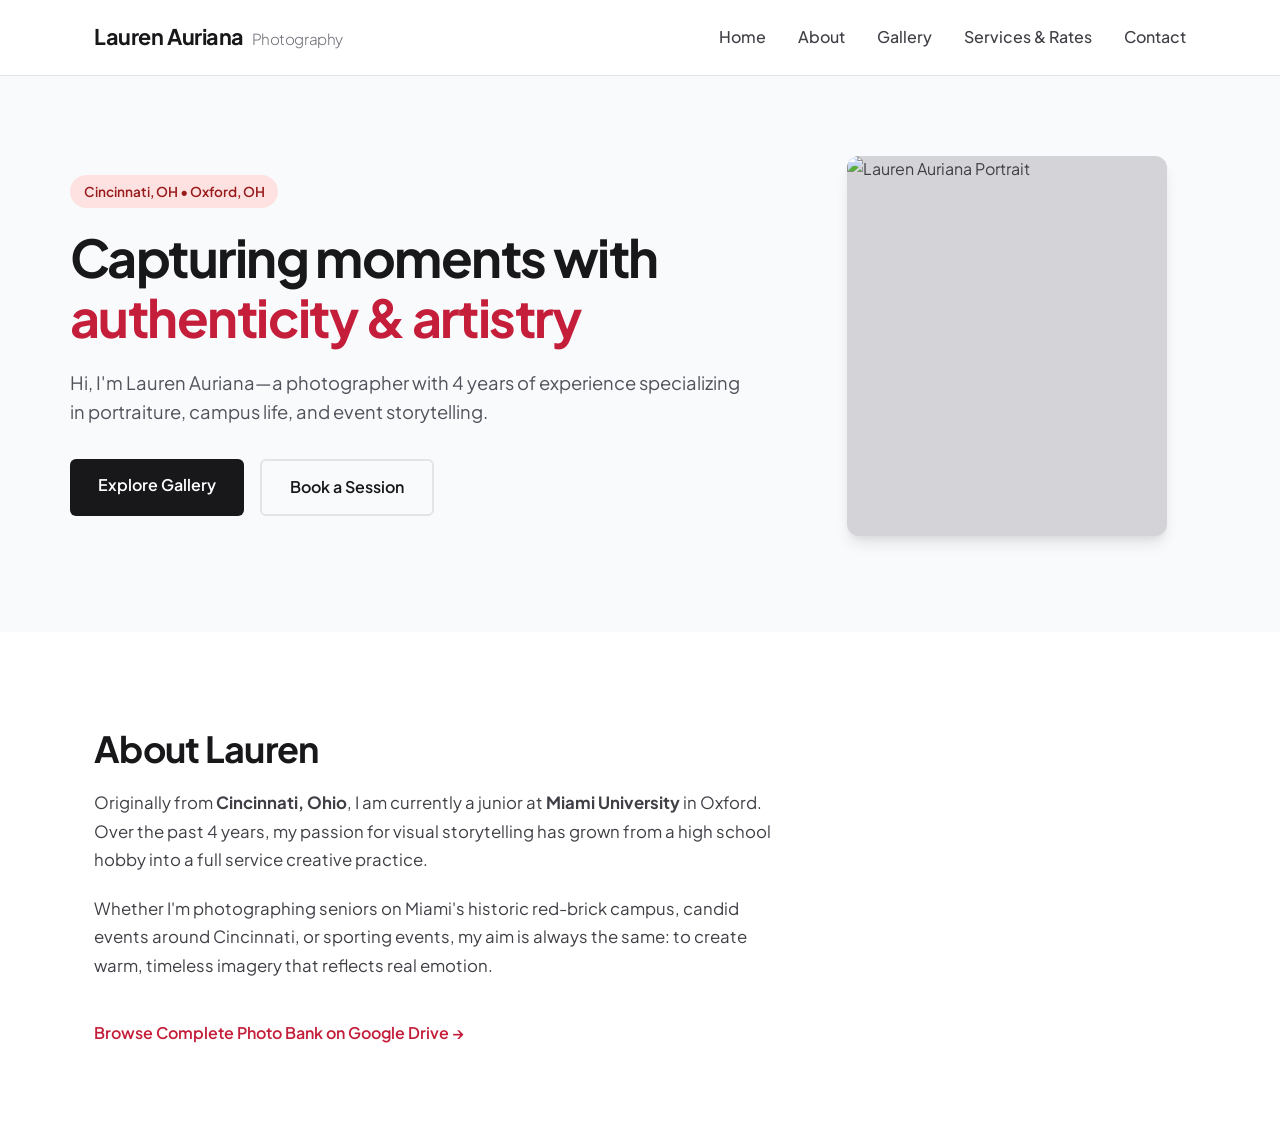
==== index.html @ 8da5782a "Add files via upload" ====
<!DOCTYPE html>
<html lang="en">
<head>
    <meta charset="UTF-8">
    <meta name="viewport" content="width=device-width, initial-scale=1.0">
    <title>Lauren Auriana | Photography Portfolio</title>
    <link rel="stylesheet" href="styles.css">
    <!-- Google Fonts -->
    <link rel="preconnect" href="https://fonts.googleapis.com">
    <link rel="preconnect" href="https://fonts.gstatic.com" crossorigin>
    <link href="https://fonts.googleapis.com/css2?family=Plus+Jakarta+Sans:wght@300;400;500;600;700&display=swap" rel="stylesheet">
</head>
<body>

    <!-- Header & Navigation Bar -->
    <header class="navbar-header">
        <div class="nav-container">
            <a href="#hero" class="brand-logo">Lauren Auriana <span class="tag">Photography</span></a>
            <nav class="nav-menu">
                <ul>
                    <li><a href="index.html">Home</a></li>
                    <li><a href="About.html">About</a></li>
                    <li><a href="Gallery.html">Gallery</a></li>
                    <li><a href="S&R.html">Services & Rates</a></li>
                    <li><a href="Contact.html" class="active">Contact</a></li>
                </ul>
            </nav>
        </div>
    </header>

    <!-- Main Content Area -->
    <main>
        
        <!-- Hero Banner Section -->
        <section id="hero" class="hero-section">
            <div class="hero-container">
                <div class="hero-text">
                    <span class="badge">Cincinnati, OH &bull; Oxford, OH</span>
                    <h1>Capturing moments with <span class="highlight">authenticity & artistry</span></h1>
                    <p class="subtitle">Hi, I'm Lauren Auriana—a photographer with 4 years of experience specializing in portraiture, campus life, and event storytelling.</p>
                    <div class="hero-actions">
                        <a href="Gallery.html" class="btn btn-primary">Explore Gallery</a>
                        <a href="Contact.html" class="btn btn-outline">Book a Session</a>
                    </div>
                </div>
                <div class="hero-image-wrapper">
                    <!-- Replace 'lauren-portrait.jpg' with your photo filename -->
                    <img src="Images/IMG_4068.JPG" alt="Lauren Auriana Portrait" class="profile-img">
                </div>
            </div>
        </section>

        <!-- Section 1: About Me -->
        <section id="about" class="section">
            <div class="container">
                <h2 class="section-title">About Lauren</h2>
                <div class="about-grid">
                    <div class="about-bio">
                        <p>Originally from <strong>Cincinnati, Ohio</strong>, I am currently a junior at <strong>Miami University</strong> in Oxford. Over the past 4 years, my passion for visual storytelling has grown from a high school hobby into a full service creative practice.</p>
                        <p>Whether I'm photographing seniors on Miami's historic red-brick campus, candid events around Cincinnati, or sporting events, my aim is always the same: to create warm, timeless imagery that reflects real emotion.</p>
                        <a href="https://drive.google.com/drive/folders/1ESZ1KI2FhLfgGzex_Zj77bA0giWdPBnZ?usp=drive_link" target="_blank" rel="noopener noreferrer" class="link-external">
                            Browse Complete Photo Bank on Google Drive &rarr;
                        </a>
---- styles.css ----
/* ==========================================================================
   1. CSS RESET & GLOBAL VARIABLES
   ========================================================================== */
:root {
    --primary-color: #c41e3a;       /* Elegant Miami Red accent */
    --primary-dark: #991b1b;
    --dark-neutral: #18181b;        /* Deep Charcoal */
    --body-text: #3f3f46;           /* Mid Slate */
    --light-bg: #f8fafc;            /* Crisp Warm Light */
    --white: #ffffff;
    --border-color: #e4e4e7;
    --shadow-sm: 0 1px 3px rgba(0,0,0,0.08);
    --shadow-md: 0 10px 15px -3px rgba(0,0,0,0.1), 0 4px 6px -2px rgba(0,0,0,0.05);
    --radius-sm: 6px;
    --radius-lg: 12px;
    --transition: all 0.3s cubic-bezier(0.4, 0, 0.2, 1);
}

*, *::before, *::after {
    box-sizing: border-box;
    margin: 0;
    padding: 0;
}

html {
    scroll-behavior: smooth;
}

body {
    font-family: 'Plus Jakarta Sans', system-ui, -apple-system, sans-serif;
    color: var(--body-text);
    background-color: var(--white);
    line-height: 1.6;
}

img {
    max-width: 100%;
    height: auto;
    display: block;
}

/* ==========================================================================
   2. UTILITIES & REUSABLE COMPONENTS
   ========================================================================== */
.container {
    max-width: 1140px;
    margin: 0 auto;
    padding: 0 1.5rem;
}

.section {
    padding: 5.5rem 0;
}

.section-alt {
    background-color: var(--light-bg);
}

.section-title {
    font-size: 2.25rem;
    color: var(--dark-neutral);
    margin-bottom: 0.75rem;
    font-weight: 700;
    letter-spacing: -0.02em;
}

.section-intro {
    font-size: 1.1rem;
    margin-bottom: 2.5rem;
    max-width: 620px;
    color: #71717a;
}

.badge {
    display: inline-block;
    background-color: #fee2e2;
    color: var(--primary-dark);
    font-size: 0.85rem;
    font-weight: 600;
    padding: 0.35rem 0.85rem;
    border-radius: 50px;
    margin-bottom: 1.25rem;
}

.btn {
    display: inline-block;
    padding: 0.85rem 1.75rem;
    font-weight: 600;
    border-radius: var(--radius-sm);
    text-decoration: none;
    transition: var(--transition);
}

.btn-primary {
    background-color: var(--dark-neutral);
    color: var(--white);
}

.btn-primary:hover {
    background-color: var(--primary-color);
}

.btn-outline {
    border: 2px solid var(--border-color);
    color: var(--dark-neutral);
}

.btn-outline:hover {
    border-color: var(--dark-neutral);
    background-color: var(--dark-neutral);
    color: var(--white);
}

.link-external {
    display: inline-block;
    margin-top: 1.25rem;
    color: var(--primary-color);
    font-weight: 600;
    text-decoration: none;
}

.link-external:hover {
    text-decoration: underline;
}

/* ==========================================================================
   3. HEADER & NAVIGATION BAR
   ========================================================================== */
.navbar-header {
    position: sticky;
    top: 0;
    background-color: rgba(255, 255, 255, 0.92);
    backdrop-filter: blur(10px);
    border-bottom: 1px solid var(--border-color);
    z-index: 1000;
}

.nav-container {
    max-width: 1140px;
    margin: 0 auto;
    padding: 1.25rem 1.5rem;
    display: flex;
    justify-content: space-between;
    align-items: center;
}

.brand-logo {
    font-size: 1.35rem;
    font-weight: 700;
    color: var(--dark-neutral);
    text-decoration: none;
    letter-spacing: -0.02em;
}

.brand-logo .tag {
    font-weight: 300;
    font-size: 0.95rem;
    color: #71717a;
    margin-left: 0.25rem;
}

.nav-menu ul {
    display: flex;
    list-style: none;
    gap: 2rem;
}

.nav-menu a {
    text-decoration: none;
    color: var(--body-text);
    font-weight: 500;
    transition: var(--transition);
}

.nav-menu a:hover {
    color: var(--primary-color);
}

/* ==========================================================================
   4. HERO SECTION
   ========================================================================== */
.hero-section {
    padding: 5rem 1.5rem 6rem;
    background-color: var(--light-bg);
}

.hero-container {
    max-width: 1140px;
    margin: 0 auto;
    display: grid;
    grid-template-columns: 1.25fr 0.75fr;
    gap: 3.5rem;
    align-items: center;
}

.hero-text h1 {
    font-size: 3.25rem;
    color: var(--dark-neutral);
    line-height: 1.15;
    margin-bottom: 1.25rem;
    letter-spacing: -0.03em;
}

.highlight {
    color: var(--primary-color);
}

.subtitle {
    font-size: 1.15rem;
    margin-bottom: 2rem;
    color: #52525b;
}

.hero-actions {
    display: flex;
    gap: 1rem;
}

.hero-image-wrapper {
    display: flex;
    justify-content: center;
}

.profile-img {
    width: 320px;
    height: 380px;
    object-fit: cover;
    border-radius: var(--radius-lg);
    box-shadow: var(--shadow-md);
    background-color: #d4d4d8; /* Placeholder background */
}

/* ==========================================================================
   5. ABOUT SECTION
   ========================================================================== */
.about-grid {
    display: grid;
    grid-template-columns: 2fr 1fr;
    gap: 3.5rem;
    align-items: start;
}

.about-bio p {
    margin-bottom: 1.25rem;
    font-size: 1.05rem;
    line-height: 1.7;
}

.about-stats {
    display: flex;
    flex-direction: column;
    gap: 1rem;
}

.stat-card {
    background-color: var(--light-bg);
    border: 1px solid var(--border-color);
    padding: 1.25rem;
    border-radius: var(--radius-lg);
    text-align: center;
}

.stat-card h3 {
    font-size: 2rem;
    color: var(--primary-color);
    font-weight: 700;
}

.stat-card p {
    font-weight: 500;
    font-size: 0.9rem;
    color: #52525b;
}

/* ==========================================================================
   6. GALLERY SECTION
   ========================================================================== */
.gallery-grid {
    display: grid;
    grid-template-columns: repeat(auto-fit, minmax(310px, 1fr));
    gap: 1.5rem;
}

.gallery-item {
    position: relative;
    border-radius: var(--radius-lg);
    overflow: hidden;
    height: 340px;
    background-color: #d4d4d8;
    box-shadow: var(--shadow-sm);
}

.gallery-item img {
    width: 100%;
    height: 100%;
    object-fit: cover;
    transition: transform 0.5s ease;
}

.gallery-overlay {
    position: absolute;
    inset: 0;
    background: linear-gradient(to top, rgba(0,0,0,0.8) 0%, rgba(0,0,0,0) 60%);
    display: flex;
    flex-direction: column;
    justify-content: flex-end;
    padding: 1.5rem;
    color: var(--white);
    opacity: 0.9;
    transition: var(--transition);
}

.gallery-overlay h3 {
    font-size: 1.2rem;
    font-weight: 600;
}

.gallery-overlay p {
    font-size: 0.875rem;
    color: #e4e4e7;
}

.gallery-item:hover img {
    transform: scale(1.05);
}

.gallery-item:hover .gallery-overlay {
    opacity: 1;
}

/* ==========================================================================
   7. PRICING & SERVICES TABLE
   ========================================================================== */
.table-wrapper {
    width: 100%;
    overflow-x: auto;
    background: var(--white);
    border-radius: var(--radius-lg);
    border: 1px solid var(--border-color);
    box-shadow: var(--shadow-sm);
}

.pricing-table {
    width: 100%;
    border-collapse: collapse;
    text-align: left;
}

.pricing-table th,
.pricing-table td {
    padding: 1.2rem 1.5rem;
    border-bottom: 1px solid var(--border-color);
}

.pricing-table th {
    background-color: #f4f4f5;
    color: var(--dark-neutral);
    font-weight: 600;
}

.pricing-table tbody tr:last-child td {
    border-bottom: none;
}

.pricing-table tbody tr:hover {
    background-color: #fafafa;
}

/* ==========================================================================
   8. FOOTER
   ========================================================================== */
.footer {
    background-color: var(--dark-neutral);
    color: var(--white);
    padding: 4rem 0 2rem;
}

.footer-container {
    display: flex;
    justify-content: space-between;
    align-items: flex-start;
    flex-wrap: wrap;
    gap: 2rem;
    margin-bottom: 2.5rem;
}

.footer-info h3 {
    font-size: 1.5rem;
    margin-bottom: 0.5rem;
    font-weight: 700;
}

.footer-info p {
    color: #a1a1aa;
}

.contact-email {
    margin-top: 0.75rem;
}

.contact-email a {
    color: var(--white);
    text-decoration: underline;
}

.footer-socials {
    display: flex;
    gap: 1.5rem;
}

.footer-socials a {
    color: #e4e4e7;
    text-decoration: none;
    font-weight: 500;
    transition: var(--transition);
}

.footer-socials a:hover {
    color: var(--primary-color);
}

.footer-bottom {
    text-align: center;
    padding-top: 2rem;
    border-top: 1px solid #27272a;
    color: #71717a;
    font-size: 0.875rem;
}

/* ==========================================================================
   9. RESPONSIVE MEDIA QUERIES
   ========================================================================== */
@media (max-width: 850px) {
    .hero-container,
    .about-grid {
        grid-template-columns: 1fr;
    }

    .hero-text {
        text-align: center;
    }

    .hero-actions {
        justify-content: center;
    }

    .hero-text h1 {
        font-size: 2.4rem;
    }

    .footer-container {
        flex-direction: column;
        text-align: center;
        align-items: center;
    }
}

@media (max-width: 550px) {
    .nav-container {
        flex-direction: column;
        gap: 1rem;
    }

    .nav-menu ul {
        gap: 1.25rem;
    }

    .hero-actions {
        flex-direction: column;
    }

    .btn {
        text-align: center;
    }

    .profile-img {
        width: 100%;
        height: 300px;
    }
}
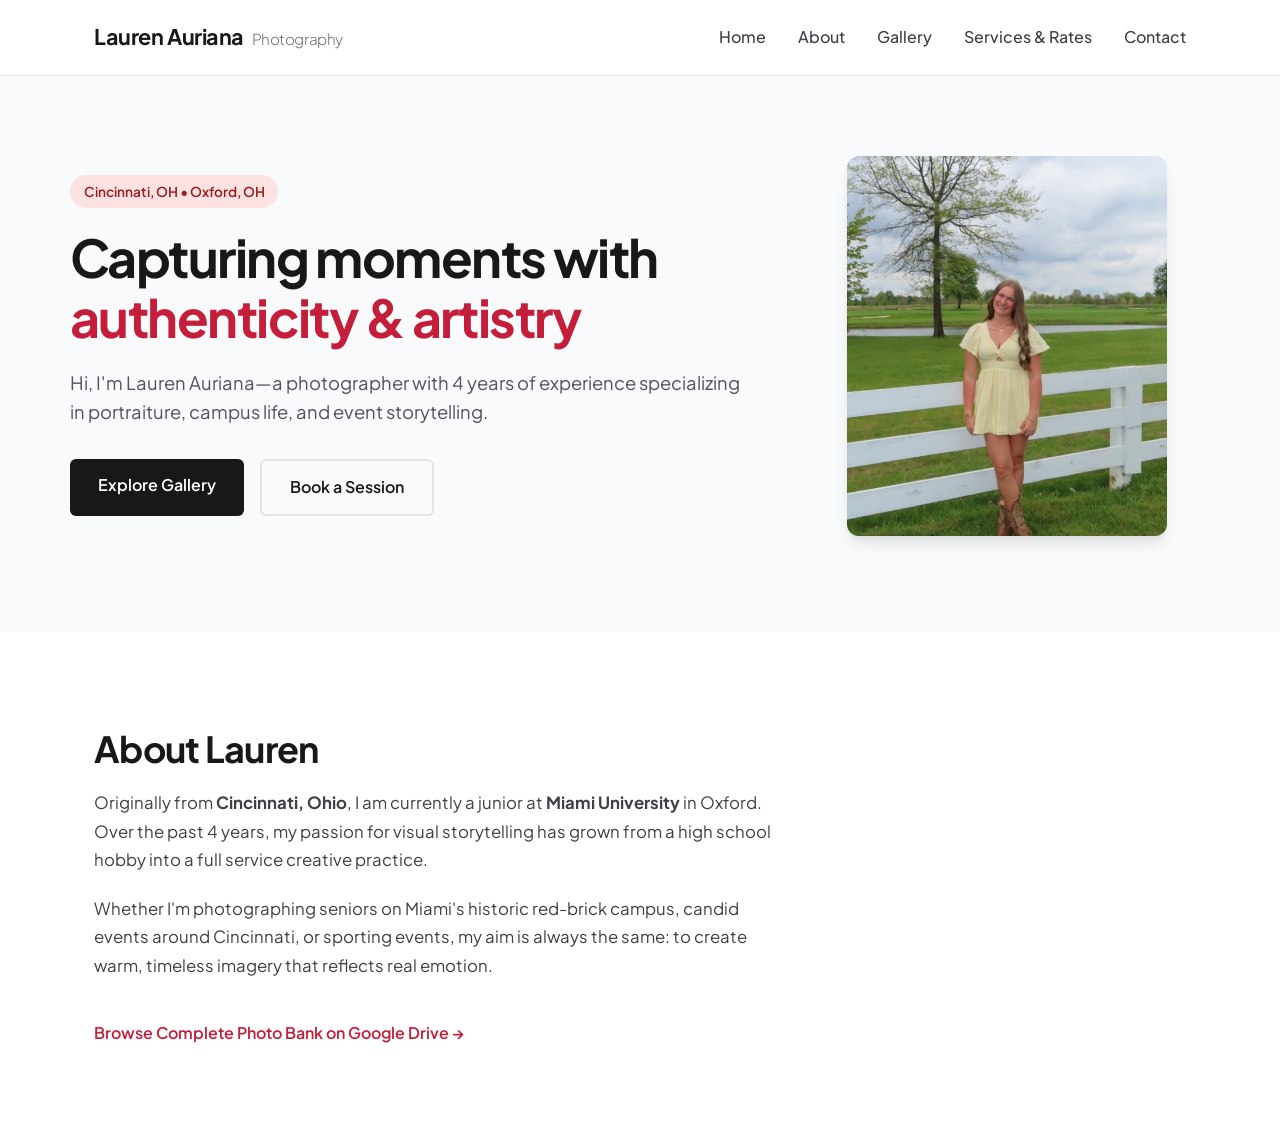
==== commit 51eeff2f: "Update image source path in index.html" ====
--- a/index.html
+++ b/index.html
@@ -45,7 +45,7 @@
                 </div>
                 <div class="hero-image-wrapper">
                     <!-- Replace 'lauren-portrait.jpg' with your photo filename -->
-                    <img src="Images/IMG_4068.JPG" alt="Lauren Auriana Portrait" class="profile-img">
+                    <img src="IMG_4068.JPG" alt="Lauren Auriana Portrait" class="profile-img">
                 </div>
             </div>
         </section>
@@ -60,4 +60,4 @@
                         <p>Whether I'm photographing seniors on Miami's historic red-brick campus, candid events around Cincinnati, or sporting events, my aim is always the same: to create warm, timeless imagery that reflects real emotion.</p>
                         <a href="https://drive.google.com/drive/folders/1ESZ1KI2FhLfgGzex_Zj77bA0giWdPBnZ?usp=drive_link" target="_blank" rel="noopener noreferrer" class="link-external">
                             Browse Complete Photo Bank on Google Drive &rarr;
-                        </a>+                        </a>
